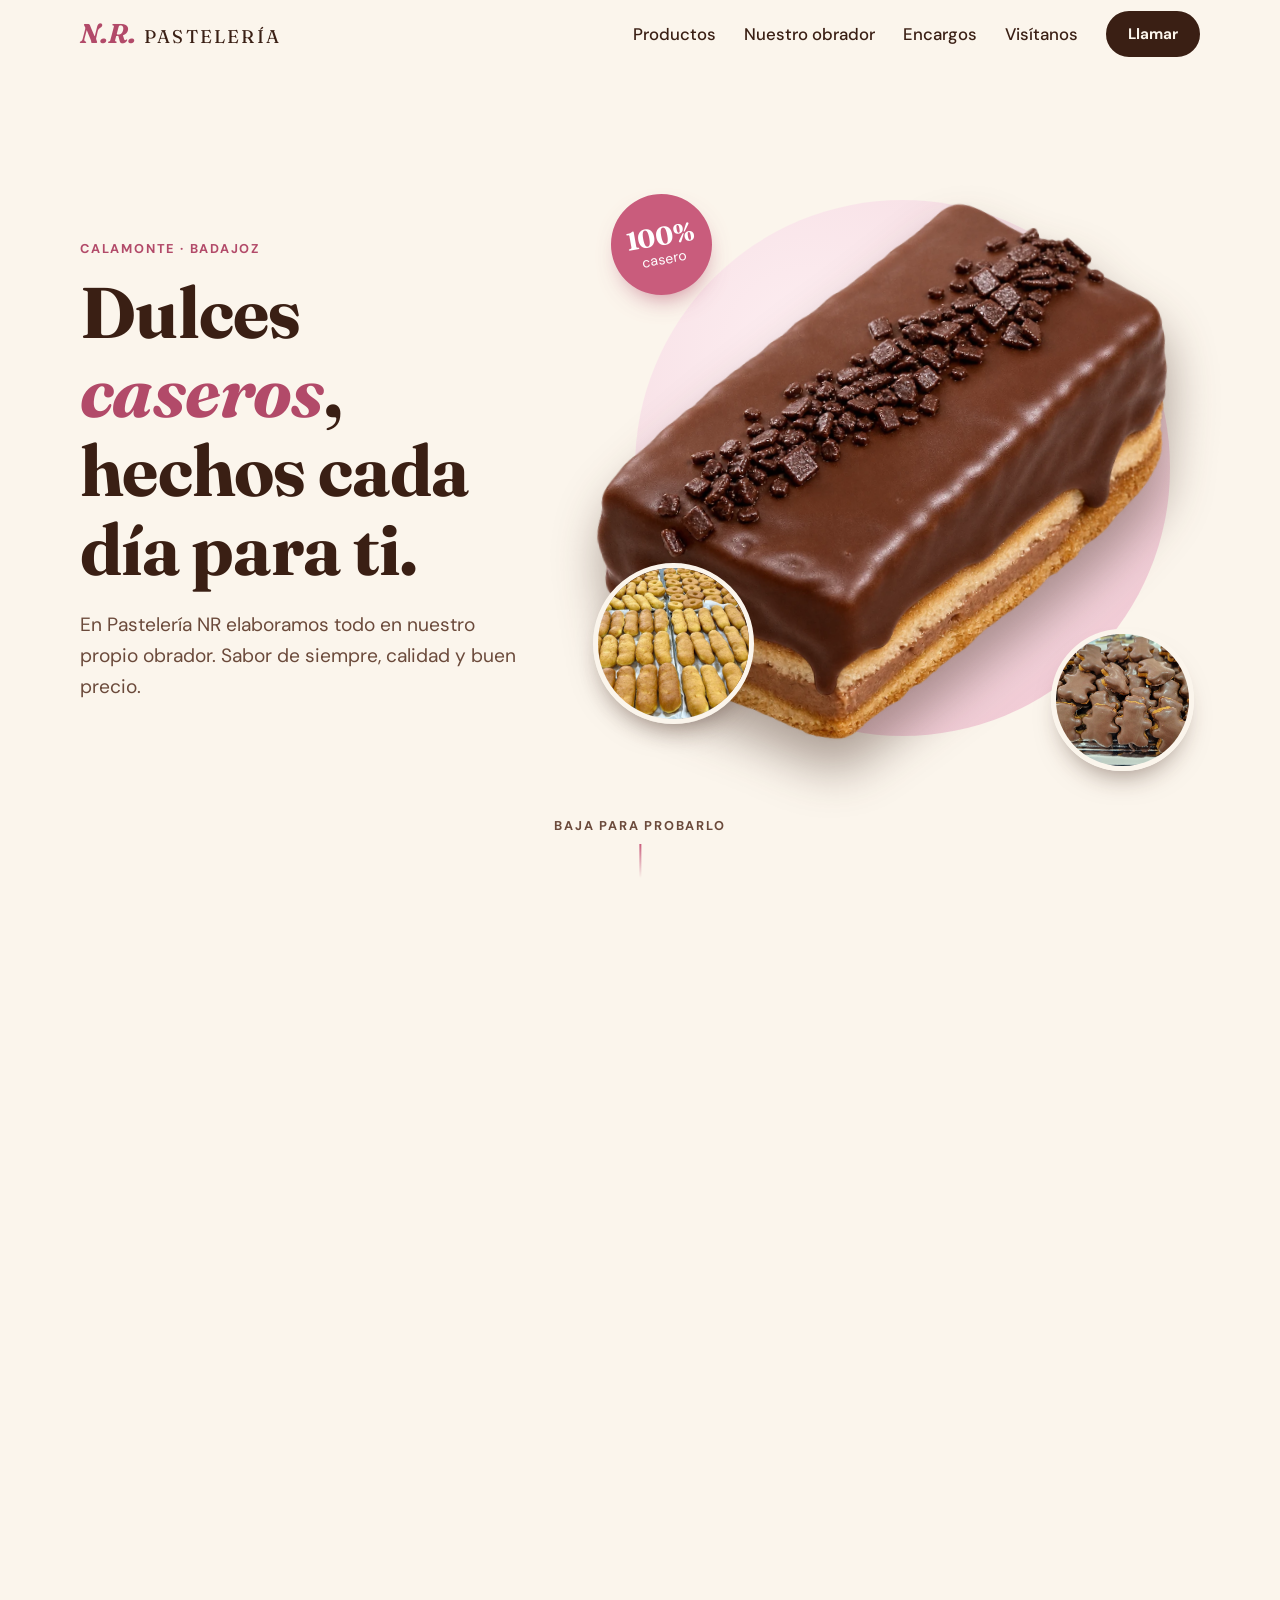
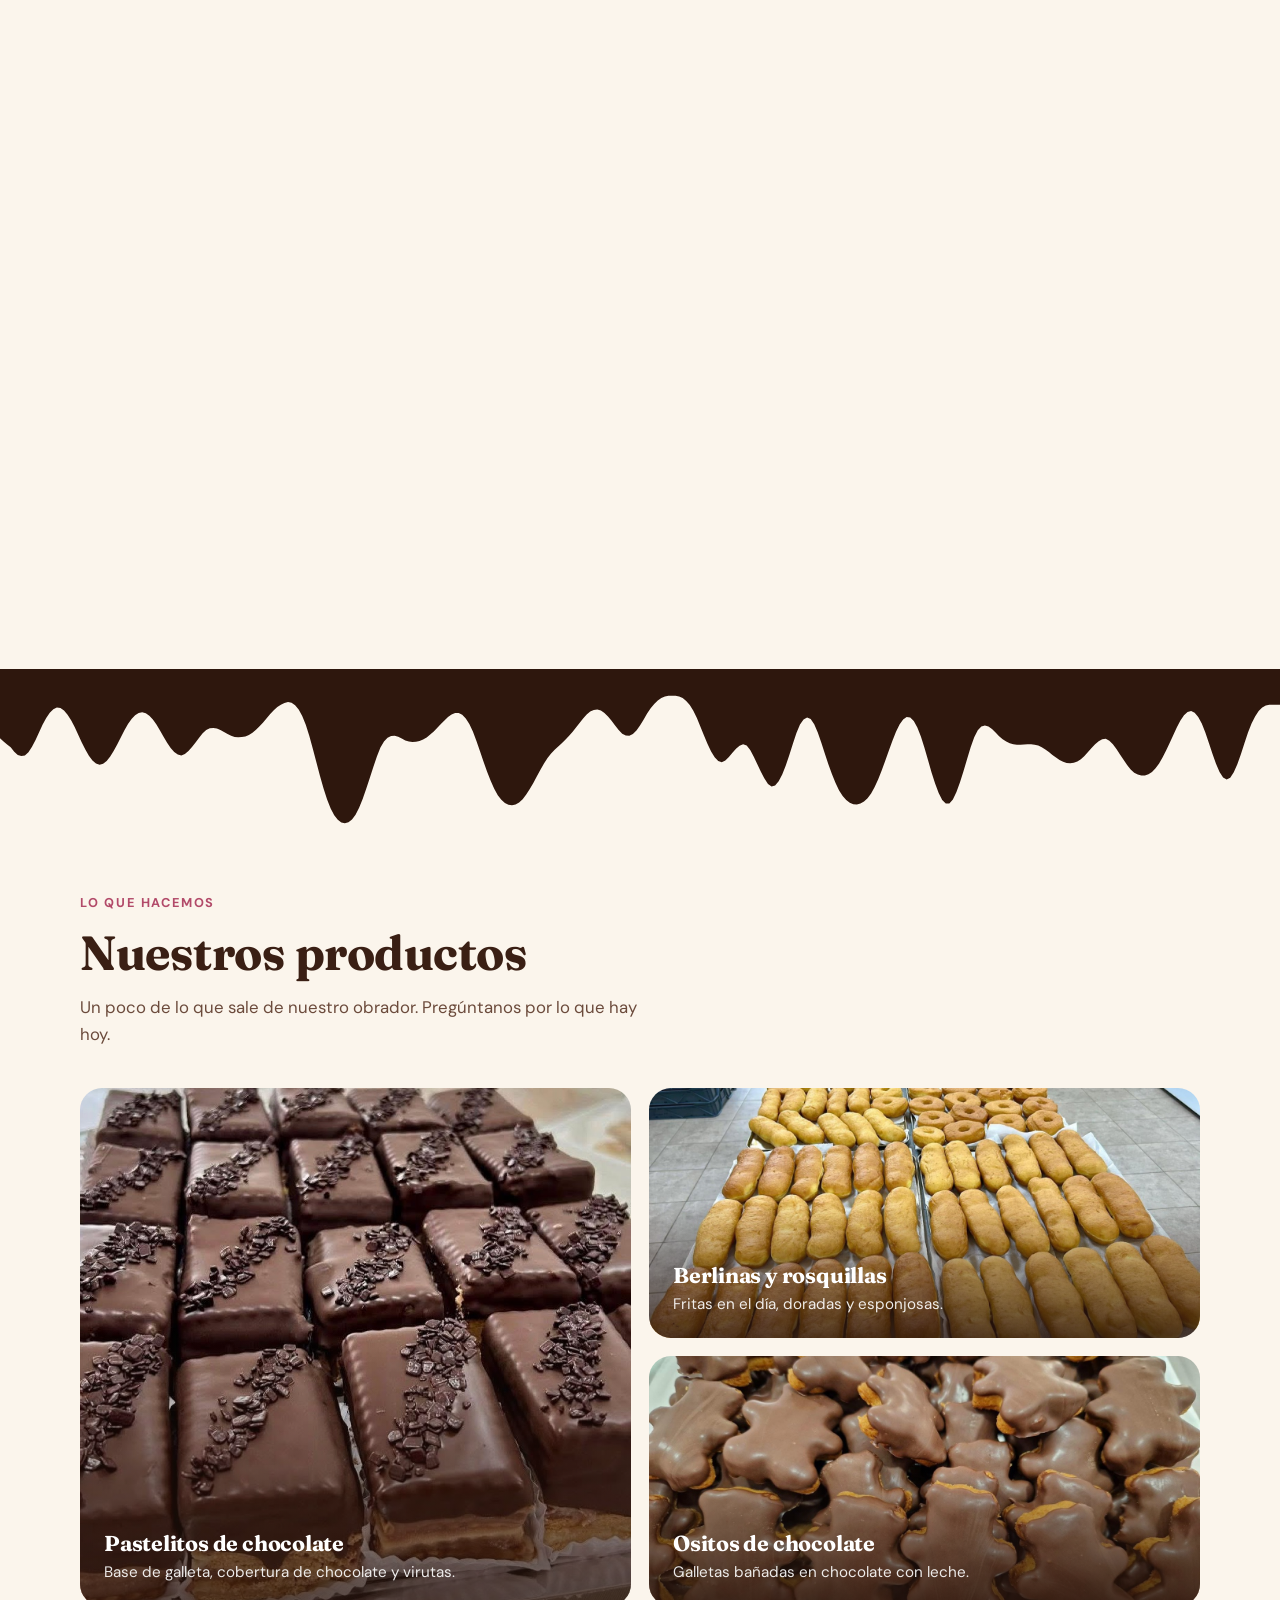
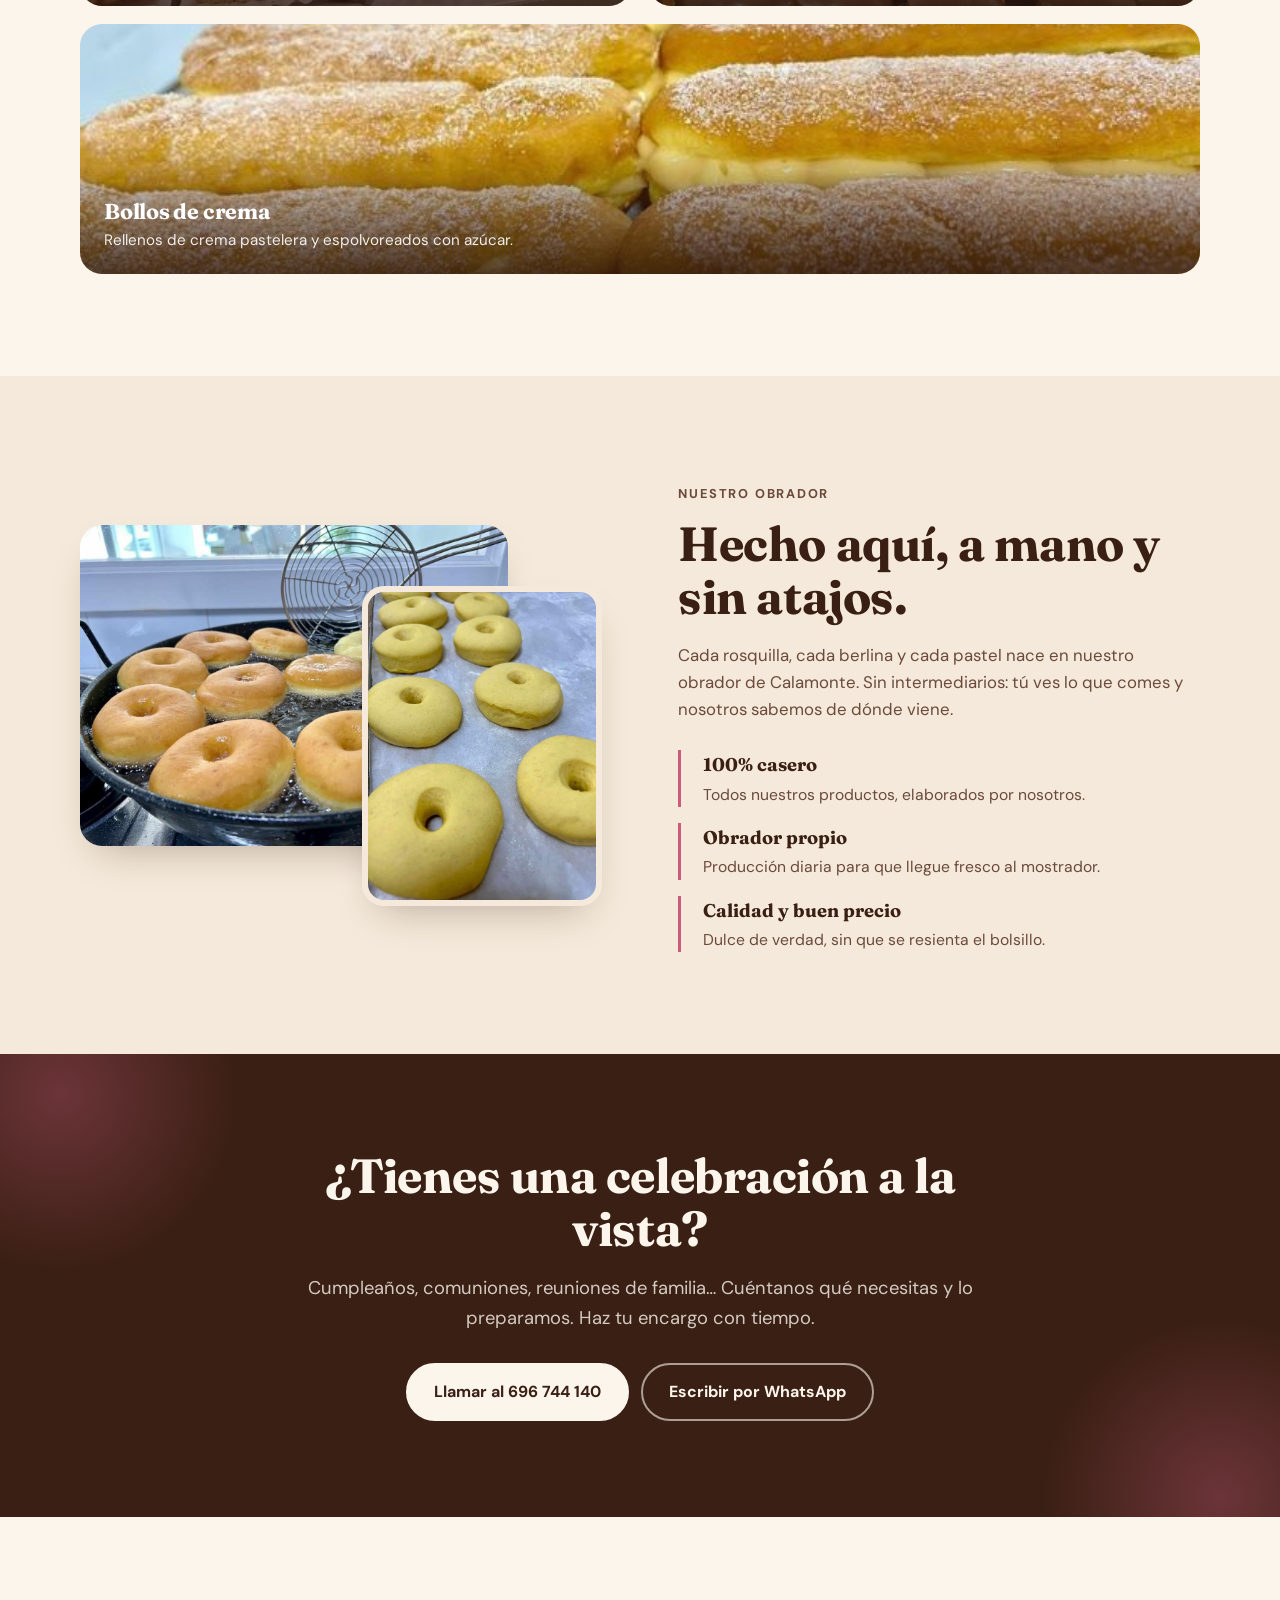
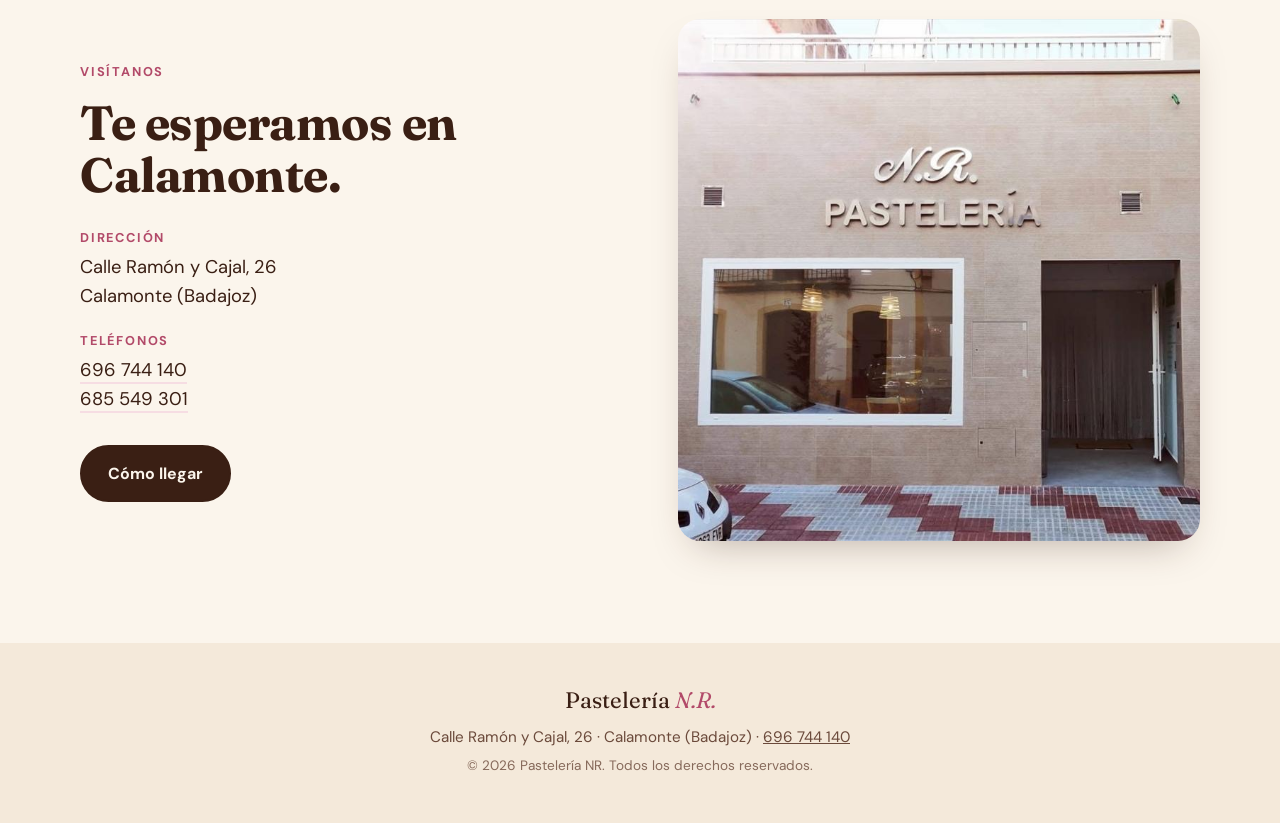
==== v2/index.html @ f2a05fea "Versión 2: portada con chocolate que se derrite al hacer scroll Co-Authored-By: Claude Sonnet 5.5 <n" ====
<!doctype html>
<html lang="es">
<head>
  <meta charset="utf-8">
  <meta name="viewport" content="width=device-width, initial-scale=1">
  <title>Pastelería NR · Calamonte (Badajoz)</title>
  <meta name="description" content="Pastelería NR en Calamonte: dulces 100% caseros, con obrador propio. Pastelitos de chocolate, berlinas, rosquillas, bollos de crema y encargos para tus celebraciones.">
  <meta name="theme-color" content="#3a1f14">
  <meta property="og:title" content="Pastelería NR · Calamonte">
  <meta property="og:description" content="Dulces 100% caseros, con obrador propio. Haz tu encargo en Calamonte (Badajoz).">
  <meta property="og:type" content="website">
  <meta property="og:url" content="https://infinibot.github.io/pasteleria-nr/v2/">
  <meta property="og:image" content="https://infinibot.github.io/pasteleria-nr/v2/images/pastelitos-chocolate.jpg">
  <link rel="icon" href="data:image/svg+xml,%3Csvg xmlns='http://www.w3.org/2000/svg' viewBox='0 0 100 100'%3E%3Ctext y='.9em' font-size='90'%3E%F0%9F%8D%B0%3C/text%3E%3C/svg%3E">

  <link rel="preconnect" href="https://fonts.googleapis.com">
  <link rel="preconnect" href="https://fonts.gstatic.com" crossorigin>
  <link href="https://fonts.googleapis.com/css2?family=DM+Sans:wght@400;500;700&family=Fraunces:ital,opsz,wght@0,9..144,500;0,9..144,700;1,9..144,500&display=swap" rel="stylesheet">
  <link rel="stylesheet" href="styles.css">

  <script type="application/ld+json">
  {
    "@context": "https://schema.org",
    "@type": "Bakery",
    "name": "Pastelería NR",
    "description": "Pastelería artesanal con obrador propio. Productos 100% caseros.",
    "telephone": "+34696744140",
    "address": {
      "@type": "PostalAddress",
      "streetAddress": "Calle Ramón y Cajal, 26",
      "addressLocality": "Calamonte",
      "addressRegion": "Badajoz",
      "addressCountry": "ES"
    },
    "image": "https://infinibot.github.io/pasteleria-nr/v2/images/fachada.jpg"
  }
  </script>
</head>
<body>

  <a class="skip" href="#contenido">Saltar al contenido</a>

  <header class="header" id="header">
    <div class="wrap header__in">
      <a href="#inicio" class="brand" aria-label="Pastelería NR, inicio">
        <span class="brand__mark">N.R.</span>
        <span class="brand__name">Pastelería</span>
      </a>

      <nav class="nav" id="nav" aria-label="Principal">
        <a href="#productos">Productos</a>
        <a href="#obrador">Nuestro obrador</a>
        <a href="#encargos">Encargos</a>
        <a href="#visitanos">Visítanos</a>
        <a href="tel:+34696744140" class="btn btn--small nav__cta">Llamar</a>
      </nav>

      <button class="burger" id="burger" aria-label="Abrir menú" aria-expanded="false" aria-controls="nav">
        <span></span><span></span>
      </button>
    </div>
  </header>

  <main id="contenido">

    <!-- PORTADA: el chocolate se derrite al hacer scroll -->
    <section class="melt" id="inicio">
      <div class="melt__stage">
        <div class="melt__scene" id="scene">
          <div class="melt__copy">
            <p class="eyebrow">Calamonte · Badajoz</p>
            <h1>Dulces <em>caseros</em>, hechos cada día para ti.</h1>
            <p class="lead">En Pastelería NR elaboramos todo en nuestro propio obrador. Sabor de siempre, calidad y buen precio.</p>
          </div>
          <figure class="melt__piece">
            <span class="melt__disc" aria-hidden="true"></span>
            <img class="melt__main" src="images/pastelito.webp" alt="Pastelito de chocolate con virutas y capas de bizcocho y crema" width="1167" height="1024" fetchpriority="high">
            <span class="melt__badge"><strong>100%</strong> casero</span>
            <img class="melt__chip melt__chip--a" src="images/berlinas.jpg" alt="Berlinas recién hechas" width="1400" height="788">
            <img class="melt__chip melt__chip--b" src="images/ositos-chocolate.jpg" alt="Ositos de chocolate" width="1400" height="1050">
          </figure>
        </div>

        <canvas class="melt__choco" id="choco" aria-hidden="true"></canvas>

        <div class="melt__end" id="end">
          <p class="eyebrow">Pastelería NR</p>
          <h2>Se deshacen<br><em>en la boca.</em></h2>
          <p>Dulces 100% caseros, con obrador propio, en Calamonte.</p>
          <a href="#productos" class="btn btn--light">Ver productos</a>
        </div>

        <p class="melt__hint" id="hint"><span>Baja para probarlo</span><i aria-hidden="true"></i></p>
      </div>

      <svg class="defs" width="0" height="0" aria-hidden="true" focusable="false">
        <filter id="melt-filter" x="-20%" y="-20%" width="140%" height="170%">
          <feTurbulence type="fractalNoise" baseFrequency="0.014 0.003" numOctaves="2" seed="7" result="noise"/>
          <feColorMatrix in="noise" type="matrix" values="0 0 0 0 0.5  1 0 0 0 0  0 0 0 0 0  0 0 0 0 1" result="vertical"/>
          <feDisplacementMap id="melt-map" in="SourceGraphic" in2="vertical" scale="0" xChannelSelector="R" yChannelSelector="G"/>
        </filter>
      </svg>
    </section>

    <!-- PRODUCTOS -->
    <section class="section section--fringe" id="productos">
      <svg class="fringe" viewBox="0 0 1440 170" preserveAspectRatio="none" aria-hidden="true" focusable="false"><path id="fringe-path" d=""/></svg>
      <div class="wrap">
        <header class="section__head reveal">
          <p class="eyebrow">Lo que hacemos</p>
          <h2>Nuestros productos</h2>
          <p class="section__sub">Un poco de lo que sale de nuestro obrador. Pregúntanos por lo que hay hoy.</p>
        </header>

        <div class="grid">
          <article class="card card--tall reveal">
            <img src="images/pastelitos-chocolate.jpg" alt="Pastelitos de chocolate" loading="lazy" width="1179" height="847">
            <div class="card__txt">
              <h3>Pastelitos de chocolate</h3>
              <p>Base de galleta, cobertura de chocolate y virutas.</p>
            </div>
          </article>

          <article class="card reveal">
            <img src="images/berlinas.jpg" alt="Bandejas de berlinas y rosquillas doradas" loading="lazy" width="1400" height="788">
            <div class="card__txt">
              <h3>Berlinas y rosquillas</h3>
              <p>Fritas en el día, doradas y esponjosas.</p>
            </div>
          </article>

          <article class="card reveal">
            <img src="images/ositos-chocolate.jpg" alt="Galletas con forma de osito bañadas en chocolate" loading="lazy" width="1400" height="1050">
            <div class="card__txt">
              <h3>Ositos de chocolate</h3>
              <p>Galletas bañadas en chocolate con leche.</p>
            </div>
          </article>

          <article class="card card--wide reveal">
            <img src="images/pasteles-crema.jpg" alt="Bollos rellenos de crema pastelera y azucarados" loading="lazy" width="738" height="554">
            <div class="card__txt">
              <h3>Bollos de crema</h3>
              <p>Rellenos de crema pastelera y espolvoreados con azúcar.</p>
            </div>
          </article>
        </div>
      </div>
    </section>

    <!-- OBRADOR -->
    <section class="section section--alt" id="obrador">
      <div class="wrap about">
        <div class="about__media reveal">
          <img class="about__img1" src="images/fritura.jpg" alt="Rosquillas friéndose en la sartén" loading="lazy" width="1200" height="900">
          <img class="about__img2" src="images/masa-rosquillas.jpg" alt="Rosquillas crudas listas para freír" loading="lazy" width="960" height="1280">
        </div>

        <div class="about__text reveal">
          <p class="eyebrow">Nuestro obrador</p>
          <h2>Hecho aquí, a mano y sin atajos.</h2>
          <p>Cada rosquilla, cada berlina y cada pastel nace en nuestro obrador de Calamonte. Sin intermediarios: tú ves lo que comes y nosotros sabemos de dónde viene.</p>

          <ul class="points">
            <li><strong>100% casero</strong><span>Todos nuestros productos, elaborados por nosotros.</span></li>
            <li><strong>Obrador propio</strong><span>Producción diaria para que llegue fresco al mostrador.</span></li>
            <li><strong>Calidad y buen precio</strong><span>Dulce de verdad, sin que se resienta el bolsillo.</span></li>
          </ul>
        </div>
      </div>
    </section>

    <!-- ENCARGOS -->
    <section class="cta" id="encargos">
      <div class="wrap cta__in reveal">
        <h2>¿Tienes una celebración a la vista?</h2>
        <p>Cumpleaños, comuniones, reuniones de familia… Cuéntanos qué necesitas y lo preparamos. Haz tu encargo con tiempo.</p>
        <div class="cta__btns">
          <a href="tel:+34696744140" class="btn btn--light">Llamar al 696 744 140</a>
          <a href="https://wa.me/34696744140?text=Hola%2C%20quer%C3%ADa%20hacer%20un%20encargo" class="btn btn--outline-light" target="_blank" rel="noopener">Escribir por WhatsApp</a>
        </div>
      </div>
    </section>

    <!-- VISÍTANOS -->
    <section class="section" id="visitanos">
      <div class="wrap visit">
        <div class="visit__text reveal">
          <p class="eyebrow">Visítanos</p>
          <h2>Te esperamos en Calamonte.</h2>

          <dl class="info">
            <div>
              <dt>Dirección</dt>
              <dd>Calle Ramón y Cajal, 26<br>Calamonte (Badajoz)</dd>
            </div>
            <div>
              <dt>Teléfonos</dt>
              <dd>
                <a href="tel:+34696744140">696 744 140</a><br>
                <a href="tel:+34685549301">685 549 301</a>
              </dd>
            </div>
            <!-- Horario: añadir aquí cuando lo confirme la pastelería
            <div>
              <dt>Horario</dt>
              <dd>…</dd>
            </div>
            -->
          </dl>

          <a class="btn" href="https://www.google.com/maps/search/?api=1&query=Pasteler%C3%ADa+NR+Calle+Ram%C3%B3n+y+Cajal+26+Calamonte+Badajoz" target="_blank" rel="noopener">Cómo llegar</a>
        </div>

        <div class="visit__media reveal">
          <img src="images/fachada.jpg" alt="Fachada de Pastelería NR en Calamonte" loading="lazy" width="738" height="736">
        </div>
      </div>
    </section>

  </main>

  <footer class="footer">
    <div class="wrap footer__in">
      <p class="footer__brand">Pastelería <span>N.R.</span></p>
      <p>Calle Ramón y Cajal, 26 · Calamonte (Badajoz) · <a href="tel:+34696744140">696 744 140</a></p>
      <p class="footer__small">© <span id="year">2026</span> Pastelería NR. Todos los derechos reservados.</p>
    </div>
  </footer>

  <script src="script.js"></script>
</body>
</html>
---- v2/styles.css ----
:root {
  --cream: #fbf5ec;
  --cream-2: #f4e9da;
  --choco: #3a1f14;
  --choco-soft: #6b4a3b;
  --rose: #c95c7c;
  --rose-dark: #b24a69;
  --rose-soft: #f6dde3;
  --white: #fff;
  --choco-deep: #2e170d;

  --radius: 22px;
  --shadow: 0 18px 40px -18px rgba(58, 31, 20, .35);
  --font-display: "Fraunces", Georgia, serif;
  --font-body: "DM Sans", system-ui, -apple-system, sans-serif;
}

*, *::before, *::after { box-sizing: border-box; }
html { scroll-behavior: smooth; scroll-padding-top: 76px; }
body {
  margin: 0;
  font-family: var(--font-body);
  font-size: 1.05rem;
  line-height: 1.6;
  color: var(--choco);
  background: var(--cream);
  -webkit-font-smoothing: antialiased;
}
img { display: block; max-width: 100%; height: auto; }
a { color: inherit; }
h1, h2, h3 { font-family: var(--font-display); line-height: 1.1; margin: 0; font-weight: 700; letter-spacing: -.01em; }
h1 { font-size: clamp(2.5rem, 6vw, 4.6rem); }
h2 { font-size: clamp(2rem, 4vw, 3rem); }
h3 { font-size: 1.35rem; }
p { margin: 0 0 1em; }

.wrap { width: min(1120px, 100% - 32px); margin-inline: auto; }
.skip { position: absolute; left: -999px; top: 8px; background: var(--choco); color: #fff; padding: 8px 14px; border-radius: 8px; z-index: 100; }
.skip:focus { left: 8px; }

.eyebrow {
  display: inline-block;
  font-size: .8rem;
  font-weight: 700;
  letter-spacing: .14em;
  text-transform: uppercase;
  color: var(--rose-dark);
  margin-bottom: 14px;
}

/* ---------- Botones ---------- */
.btn {
  display: inline-block;
  padding: 14px 26px;
  border-radius: 999px;
  background: var(--choco);
  color: var(--cream);
  font-weight: 700;
  font-size: 1rem;
  text-decoration: none;
  border: 2px solid var(--choco);
  transition: transform .2s, background .2s, color .2s, box-shadow .2s;
}
.btn:hover { transform: translateY(-2px); box-shadow: 0 10px 22px -10px rgba(58, 31, 20, .6); }
.btn--small { padding: 9px 20px; font-size: .95rem; }
.btn--ghost { background: transparent; color: var(--choco); }
.btn--ghost:hover { background: var(--choco); color: var(--cream); }
.btn--light { background: var(--cream); color: var(--choco); border-color: var(--cream); }
.btn--outline-light { background: transparent; color: var(--cream); border-color: rgba(251, 245, 236, .6); }
.btn--outline-light:hover { background: var(--cream); color: var(--choco); }
:focus-visible { outline: 3px solid var(--rose); outline-offset: 3px; }

/* ---------- Cabecera ---------- */
.header {
  position: fixed; top: 0; left: 0; right: 0; z-index: 50;
  background: transparent;
  transition: background .3s, box-shadow .3s, color .3s;
}
.header.is-scrolled { background: rgba(251, 245, 236, .88); backdrop-filter: blur(12px); box-shadow: 0 6px 24px -14px rgba(58, 31, 20, .4); }
.header.on-dark { background: transparent; backdrop-filter: none; box-shadow: none; color: var(--cream); }
.header.on-dark .brand__mark { color: #f3a9bc; }
.header.on-dark .nav a:not(.btn) { color: var(--cream); }
.header.on-dark .nav__cta { background: var(--cream); color: var(--choco); border-color: var(--cream); }
.header.on-dark .burger span { background: var(--cream); }
.header__in { display: flex; align-items: center; justify-content: space-between; height: 68px; }

.brand { display: flex; align-items: baseline; gap: 8px; text-decoration: none; }
.brand__mark { font-family: var(--font-display); font-style: italic; font-size: 1.7rem; font-weight: 700; color: var(--rose-dark); }
.brand__name { font-family: var(--font-display); font-size: 1.15rem; letter-spacing: .12em; text-transform: uppercase; }

.nav { display: flex; align-items: center; gap: 28px; }
.nav a:not(.btn) { text-decoration: none; font-weight: 500; position: relative; }
.nav a:not(.btn)::after {
  content: ""; position: absolute; left: 0; bottom: -4px; width: 100%; height: 2px;
  background: var(--rose); transform: scaleX(0); transform-origin: left; transition: transform .25s;
}
.nav a:not(.btn):hover::after { transform: scaleX(1); }

.burger { display: none; width: 44px; height: 44px; background: none; border: 0; cursor: pointer; position: relative; }
.burger span { position: absolute; left: 10px; right: 10px; height: 2px; background: var(--choco); border-radius: 2px; transition: transform .25s, top .25s; }
.burger span:first-child { top: 17px; }
.burger span:last-child { top: 25px; }
.burger[aria-expanded="true"] span:first-child { top: 21px; transform: rotate(45deg); }
.burger[aria-expanded="true"] span:last-child { top: 21px; transform: rotate(-45deg); }

/* ---------- Secciones ---------- */
.section { padding: clamp(56px, 8vw, 104px) 0; }
.section--alt { background: var(--cream-2); }
.section__head { max-width: 560px; margin-bottom: 40px; }
.section__sub { color: var(--choco-soft); margin: 14px 0 0; }

/* ---------- Galería productos ---------- */
.grid {
  display: grid;
  grid-template-columns: repeat(6, 1fr);
  grid-auto-rows: 250px;
  gap: 18px;
}
.card { position: relative; overflow: hidden; border-radius: var(--radius); grid-column: span 3; background: var(--cream-2); }
.card--tall { grid-row: span 2; grid-column: span 3; }
.card--wide { grid-column: span 6; }
.card img { width: 100%; height: 100%; object-fit: cover; transition: transform .6s ease; }
.card:hover img { transform: scale(1.06); }
.card::after { content: ""; position: absolute; inset: 0; background: linear-gradient(to top, rgba(40, 20, 12, .78), rgba(40, 20, 12, 0) 55%); pointer-events: none; }
.card__txt { position: absolute; left: 0; right: 0; bottom: 0; padding: 22px 24px; color: #fff; z-index: 1; }
.card__txt h3 { margin-bottom: 4px; }
.card__txt p { margin: 0; font-size: .95rem; opacity: .9; }

/* ---------- Obrador ---------- */
.about { display: grid; grid-template-columns: 1fr 1fr; gap: clamp(32px, 6vw, 80px); align-items: center; }
.about__media { position: relative; padding-bottom: 60px; }
.about__img1 { width: 82%; aspect-ratio: 4 / 3; object-fit: cover; border-radius: var(--radius); box-shadow: var(--shadow); }
.about__img2 { position: absolute; right: 0; bottom: 0; width: 46%; aspect-ratio: 3 / 4; object-fit: cover; border-radius: var(--radius); border: 6px solid var(--cream-2); box-shadow: var(--shadow); }
.about__text h2 { margin-bottom: 18px; }
.about__text > p { color: var(--choco-soft); }
.points { list-style: none; margin: 28px 0 0; padding: 0; display: grid; gap: 16px; }
.points li { display: grid; gap: 2px; padding-left: 22px; border-left: 3px solid var(--rose); }
.points strong { font-family: var(--font-display); font-size: 1.15rem; }
.points span { color: var(--choco-soft); font-size: .98rem; }

/* ---------- Encargos ---------- */
.cta { background: var(--choco); color: var(--cream); padding: clamp(56px, 8vw, 96px) 0; text-align: center; position: relative; overflow: hidden; }
.cta::before, .cta::after {
  content: ""; position: absolute; width: 360px; height: 360px; border-radius: 50%;
  background: radial-gradient(circle, rgba(201, 92, 124, .35), transparent 70%);
}
.cta::before { left: -120px; top: -140px; }
.cta::after { right: -120px; bottom: -160px; }
.cta__in { position: relative; z-index: 1; max-width: 680px; }
.cta p { color: rgba(251, 245, 236, .8); font-size: 1.15rem; margin: 18px 0 30px; }
.cta__btns { display: flex; flex-wrap: wrap; gap: 12px; justify-content: center; }

/* ---------- Visítanos ---------- */
.visit { display: grid; grid-template-columns: 1fr 1fr; gap: clamp(32px, 6vw, 80px); align-items: center; }
.visit__text h2 { margin-bottom: 26px; }
.info { margin: 0 0 30px; display: grid; gap: 20px; }
.info dt { font-size: .8rem; font-weight: 700; letter-spacing: .14em; text-transform: uppercase; color: var(--rose-dark); margin-bottom: 4px; }
.info dd { margin: 0; font-size: 1.15rem; }
.info a { text-decoration: none; border-bottom: 2px solid var(--rose-soft); transition: border-color .2s; }
.info a:hover { border-color: var(--rose); }
.visit__media img { width: 100%; aspect-ratio: 1; object-fit: cover; border-radius: var(--radius); box-shadow: var(--shadow); }

/* ---------- Pie ---------- */
.footer { background: var(--cream-2); padding: 40px 0; text-align: center; font-size: .95rem; color: var(--choco-soft); }
.footer p { margin: 0 0 6px; }
.footer__brand { font-family: var(--font-display); font-size: 1.4rem; color: var(--choco); }
.footer__brand span { font-style: italic; color: var(--rose-dark); }
.footer__small { font-size: .85rem; opacity: .8; }

/* ---------- Animación de entrada ---------- */
.js .reveal { opacity: 0; transform: translateY(24px); transition: opacity .7s ease, transform .7s ease; }
.js .reveal.is-visible { opacity: 1; transform: none; }

/* ---------- Responsive ---------- */
@media (max-width: 860px) {
  .burger { display: block; }
  .nav {
    position: absolute; top: 68px; left: 0; right: 0;
    flex-direction: column; align-items: stretch; gap: 0;
    background: var(--cream); padding: 8px 16px 20px;
    box-shadow: 0 20px 30px -20px rgba(58, 31, 20, .4);
    transform: translateY(-12px); opacity: 0; visibility: hidden;
    transition: transform .25s, opacity .25s, visibility .25s;
  }
  .nav.is-open { transform: none; opacity: 1; visibility: visible; }
  .nav a:not(.btn) { padding: 14px 4px; border-bottom: 1px solid var(--cream-2); }
  .header.on-dark .nav a:not(.btn) { color: var(--choco); }
  .header.on-dark .nav__cta { background: var(--choco); color: var(--cream); border-color: var(--choco); }
  .nav a:not(.btn)::after { display: none; }
  .nav__cta { margin-top: 14px; text-align: center; }

  .about, .visit { grid-template-columns: 1fr; }

  .grid { grid-template-columns: 1fr 1fr; grid-auto-rows: 200px; gap: 12px; }
  .card, .card--tall { grid-column: span 1; }
  .card--tall { grid-row: span 2; }
  .card--wide { grid-column: span 2; }
  .card__txt { padding: 14px 16px; }
  .card__txt h3 { font-size: 1.1rem; }
  .card__txt p { display: none; }
}

@media (max-width: 480px) {
  .btn { padding: 13px 22px; }
  .cta__btns .btn { flex: 1 1 100%; text-align: center; }
}

@media (prefers-reduced-motion: reduce) {
  html { scroll-behavior: auto; }
  .js .reveal { opacity: 1; transform: none; transition: none; }
  .card img, .btn { transition: none; }
}


/* ---------- Portada que se derrite ---------- */
.defs { position: absolute; }
.melt { position: relative; height: 100svh; }
.js .melt { height: 430svh; }
.js .melt.is-static { height: 100svh; }
.melt__stage { position: sticky; top: 0; height: 100svh; overflow: hidden; background: var(--cream); }

.melt__scene {
  position: absolute; inset: 0;
  display: grid; grid-template-columns: .9fr 1.1fr; align-items: center; gap: clamp(16px, 3vw, 40px);
  padding: 92px max(16px, calc((100% - 1120px) / 2)) 56px;
  transform-origin: 50% 0;
  will-change: transform, filter;
}
.melt__copy .eyebrow { margin: 0 0 14px; }
.melt__copy h1 { font-size: clamp(2.2rem, min(5.6vw, 9svh), 4.8rem); }
.melt__copy h1 em { font-style: italic; color: var(--rose-dark); }
.melt__copy .lead { font-size: 1.2rem; color: var(--choco-soft); max-width: 34ch; margin: 22px 0 0; }
.melt__piece {
  position: relative; margin: 0; justify-self: center; min-width: 0;
  width: min(100%, 620px, 76svh); aspect-ratio: 1;
}
.melt__disc {
  position: absolute; inset: 5%; border-radius: 50%;
  background: radial-gradient(circle at 32% 28%, #fdeef1, var(--rose-soft) 52%, #eebfcc);
}
.melt__main {
  position: absolute; left: -3%; top: 7%; width: 106%; height: auto;
  transform: rotate(-6deg);
  filter: drop-shadow(0 30px 24px rgba(58, 31, 20, .4));
}
.melt__badge {
  position: absolute; left: 1%; top: 4%;
  width: clamp(78px, 17%, 112px); aspect-ratio: 1; border-radius: 50%;
  display: grid; place-content: center; text-align: center;
  background: var(--rose); color: #fff; font-size: .88rem; line-height: 1.15;
  transform: rotate(-10deg);
  box-shadow: 0 12px 26px -12px rgba(178, 74, 105, .8);
}
.melt__badge strong { font-family: var(--font-display); font-size: 1.6rem; }
.melt__chip {
  position: absolute; width: 27%; aspect-ratio: 1; object-fit: cover; border-radius: 50%;
  border: 5px solid var(--cream); box-shadow: 0 16px 28px -14px rgba(58, 31, 20, .55);
}
.melt__chip--a { left: -2%; bottom: 7%; }
.melt__chip--b { right: 1%; bottom: -1%; width: 24%; }

.melt__choco { position: absolute; inset: 0; width: 100%; height: 100%; display: block; pointer-events: none; }

.melt__end {
  position: absolute; inset: 0;
  display: flex; flex-direction: column; align-items: center; justify-content: center; text-align: center; gap: 18px;
  padding: 24px 16px; color: var(--cream);
  pointer-events: none;
}
.js .melt__end { opacity: 0; }
.melt__end.is-on { pointer-events: auto; }
.melt__end .eyebrow { color: #f3a9bc; margin: 0; }
.melt__end h2 { font-size: clamp(3rem, min(10vw, 17svh), 7.5rem); line-height: 1; }
.melt__end h2 em { color: #f3a9bc; }
.melt__end p:not(.eyebrow) { margin: 0; max-width: 34ch; font-size: 1.15rem; color: rgba(251, 245, 236, .85); }
.melt__end .btn { margin-top: 8px; }

.melt__hint {
  position: absolute; left: 50%; bottom: 22px; transform: translateX(-50%);
  display: flex; flex-direction: column; align-items: center; gap: 8px; margin: 0;
  font-size: .8rem; font-weight: 700; letter-spacing: .14em; text-transform: uppercase; color: var(--choco-soft);
  pointer-events: none;
}
.melt__hint i { width: 2px; height: 34px; background: linear-gradient(var(--rose), transparent); animation: hint 1.6s ease-in-out infinite; transform-origin: top; }
@keyframes hint { 0% { transform: scaleY(0); } 55% { transform: scaleY(1); } 100% { transform: scaleY(1); opacity: 0; } }

/* Chocolate que gotea hacia la sección siguiente */
.section--fringe { position: relative; padding-top: calc(clamp(90px, 14vw, 170px) + 48px); }
.fringe { position: absolute; top: -1px; left: 0; width: 100%; height: clamp(90px, 14vw, 170px); display: block; }
.fringe path { fill: var(--choco-deep); }

@media (max-width: 860px) {
  .melt__scene { grid-template-columns: 1fr; grid-template-rows: auto 1fr; align-items: start; padding-top: 84px; padding-bottom: 72px; gap: 8px; }
  .melt__copy .lead { display: none; }
  .melt__piece { width: min(100%, 440px, 46svh); }
  .melt__chip { border-width: 3px; }
  .melt__badge { font-size: .72rem; }
  .melt__badge strong { font-size: 1.15rem; }
}
@media (prefers-reduced-motion: reduce) {
  .melt__hint i { animation: none; }
}
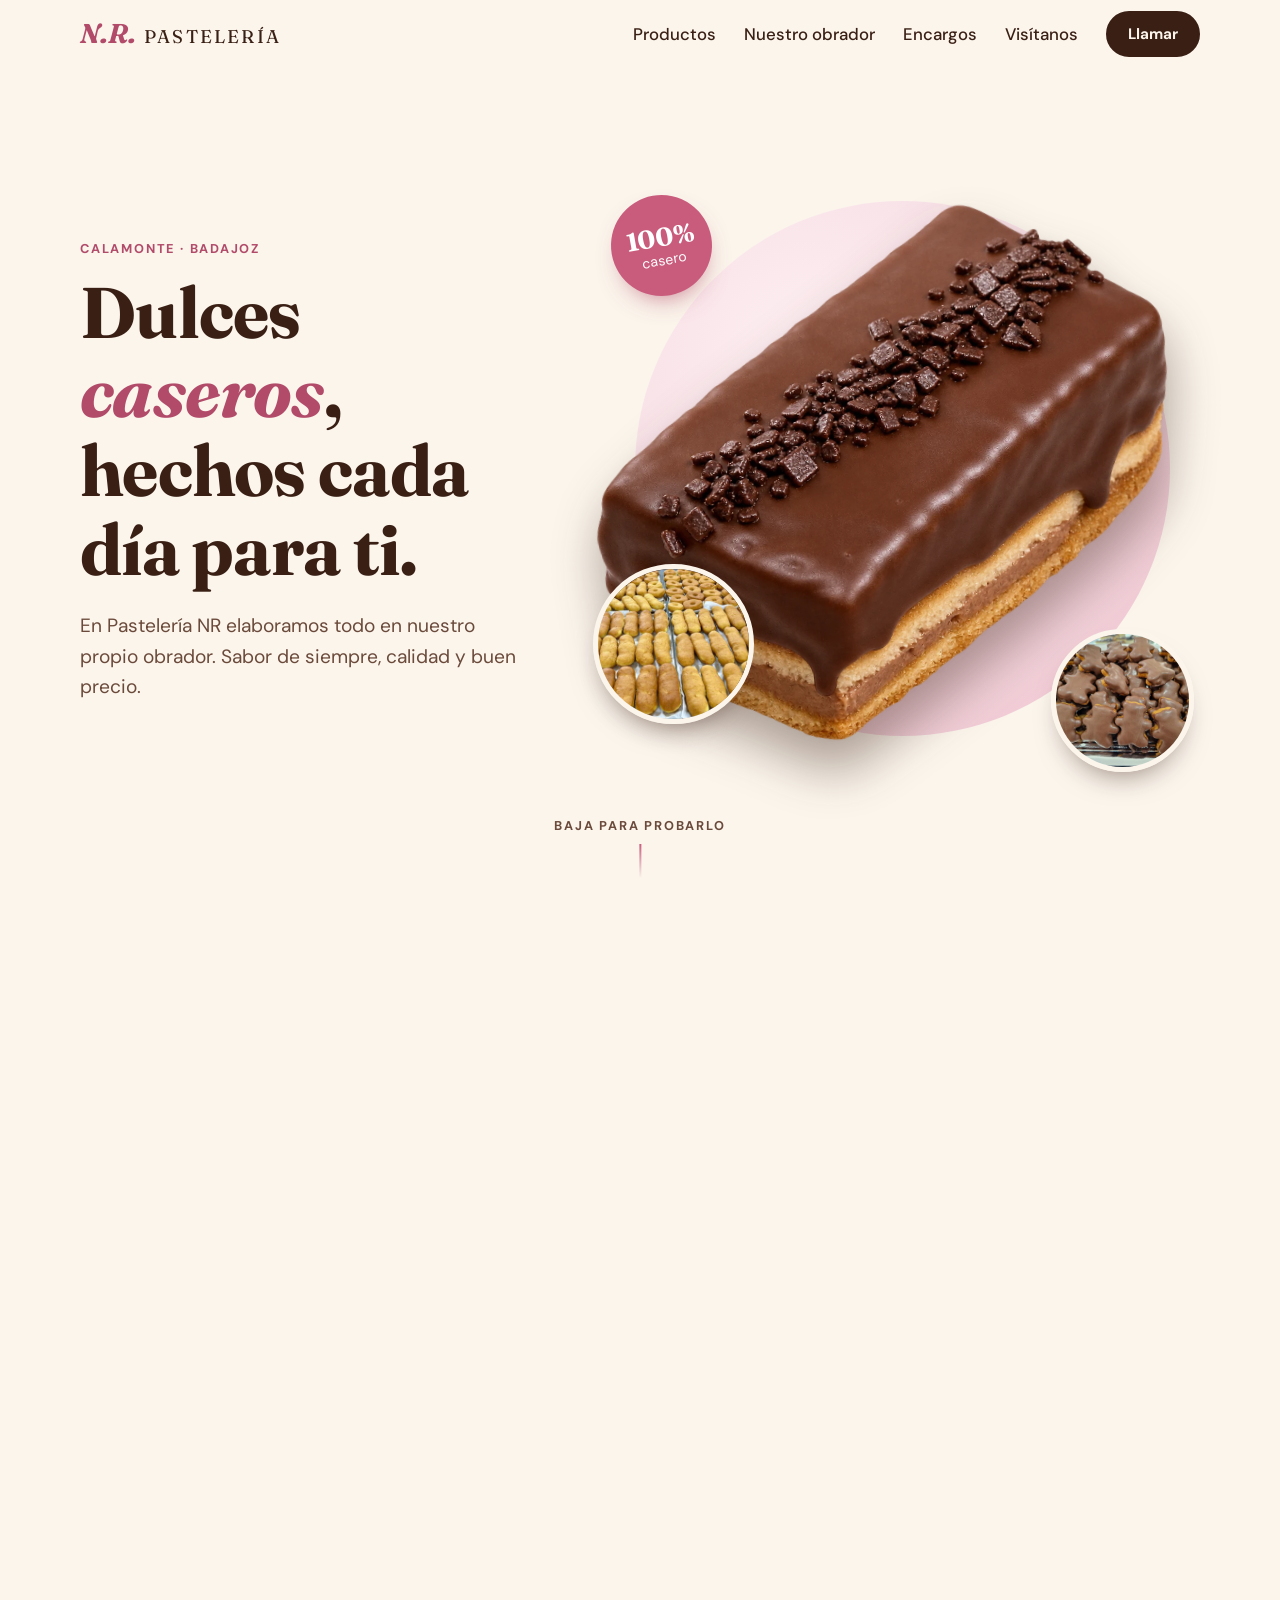
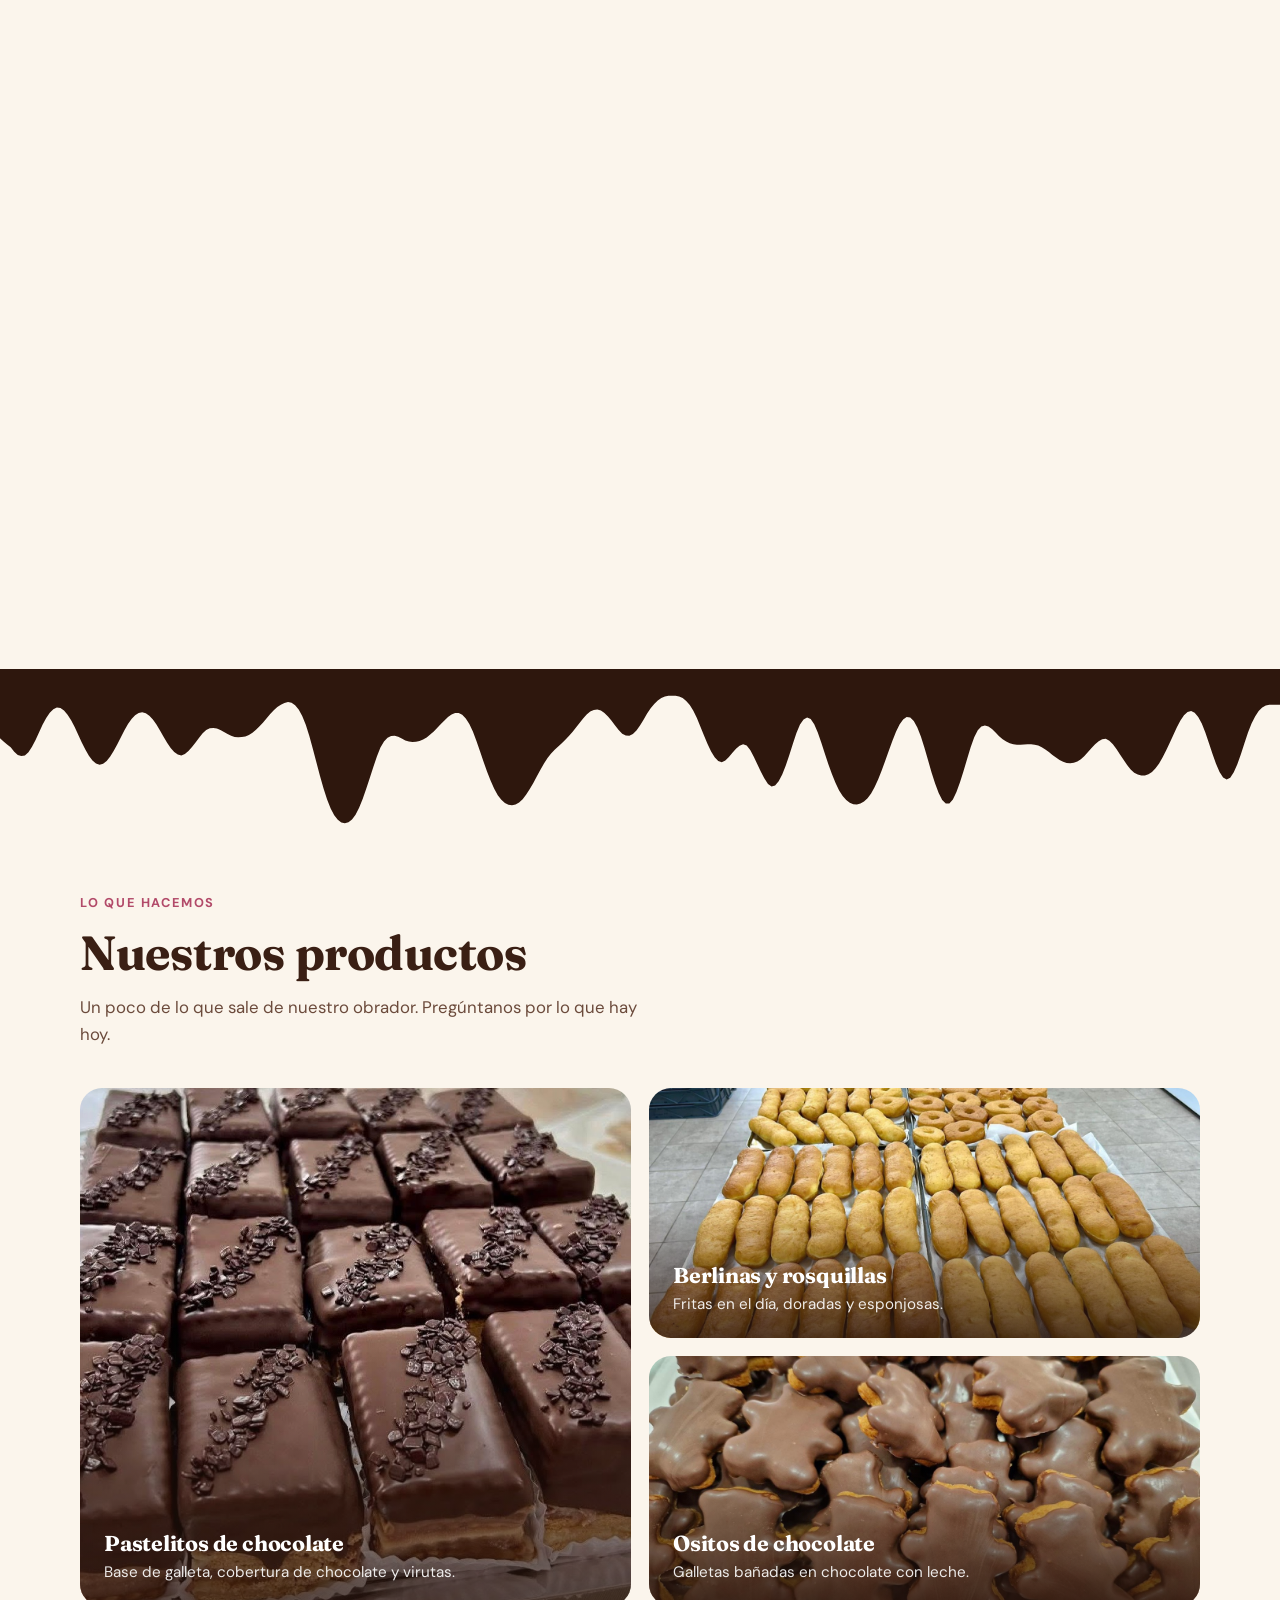
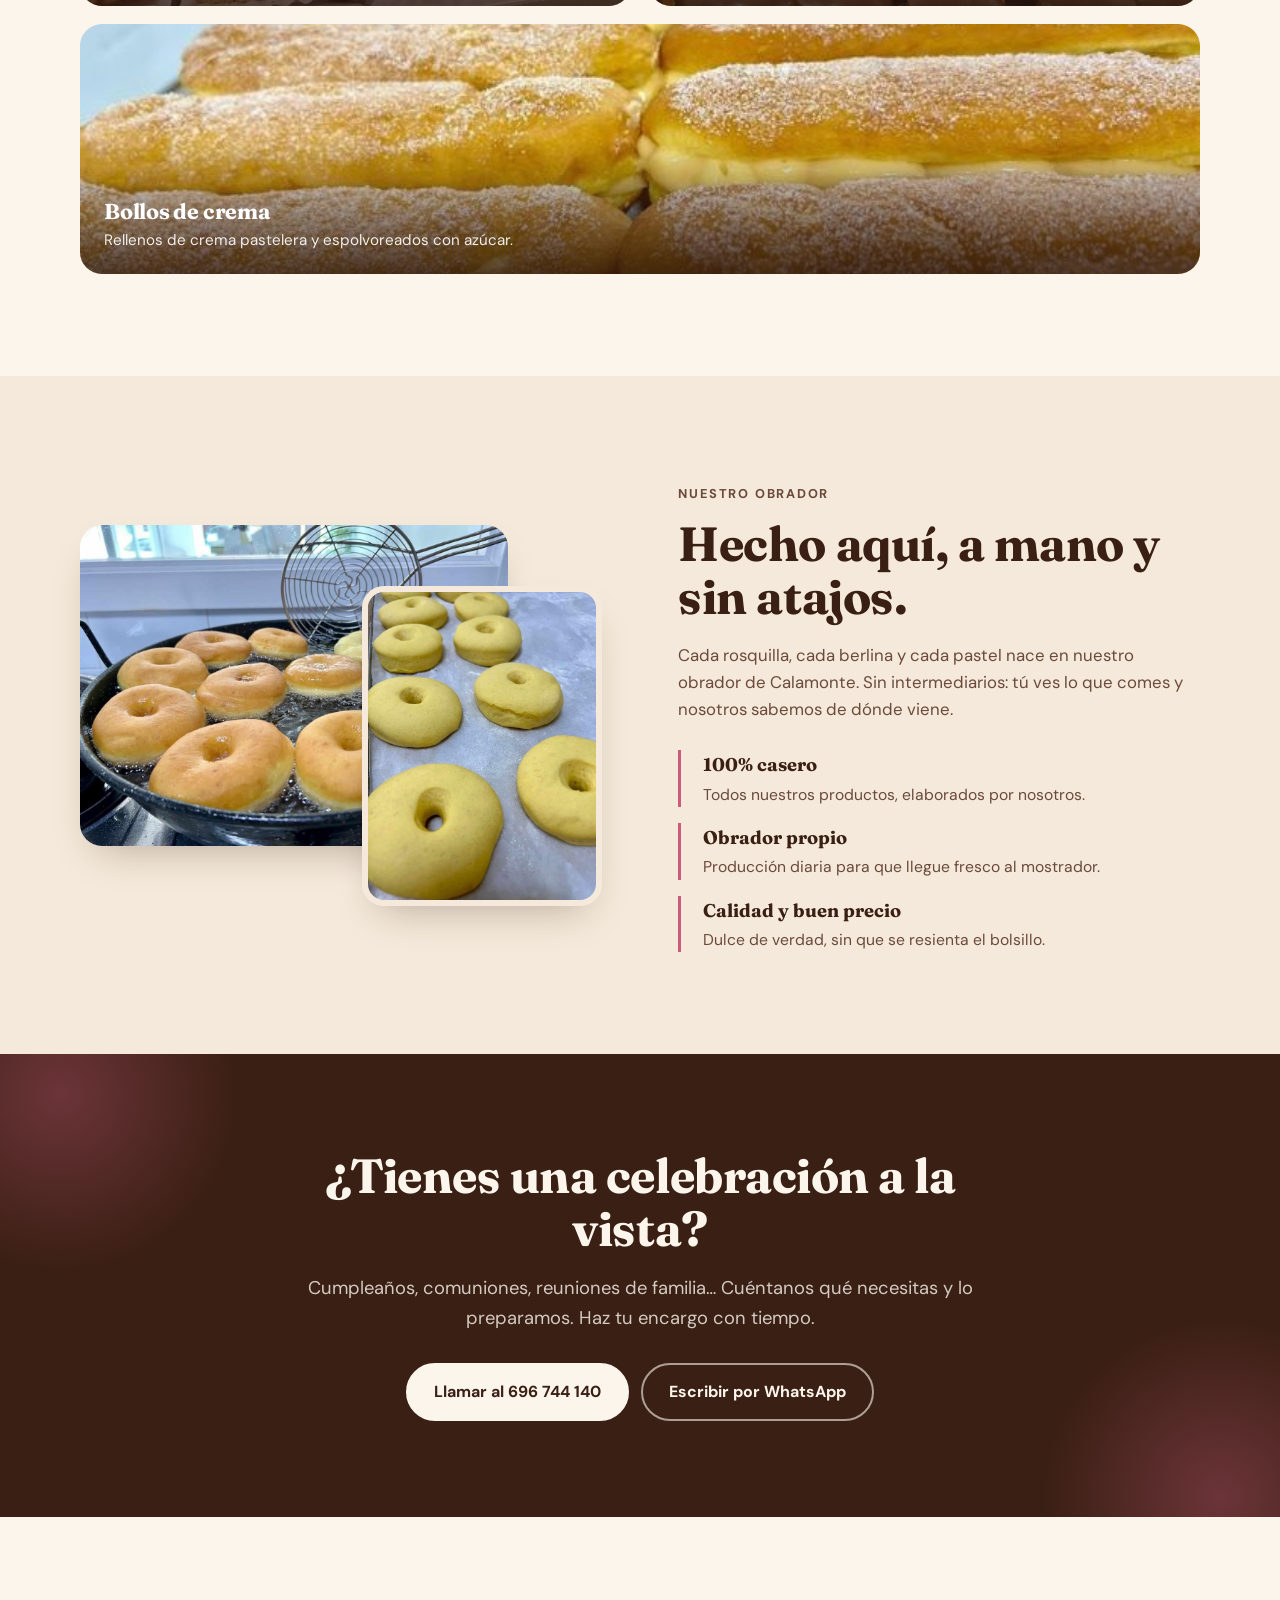
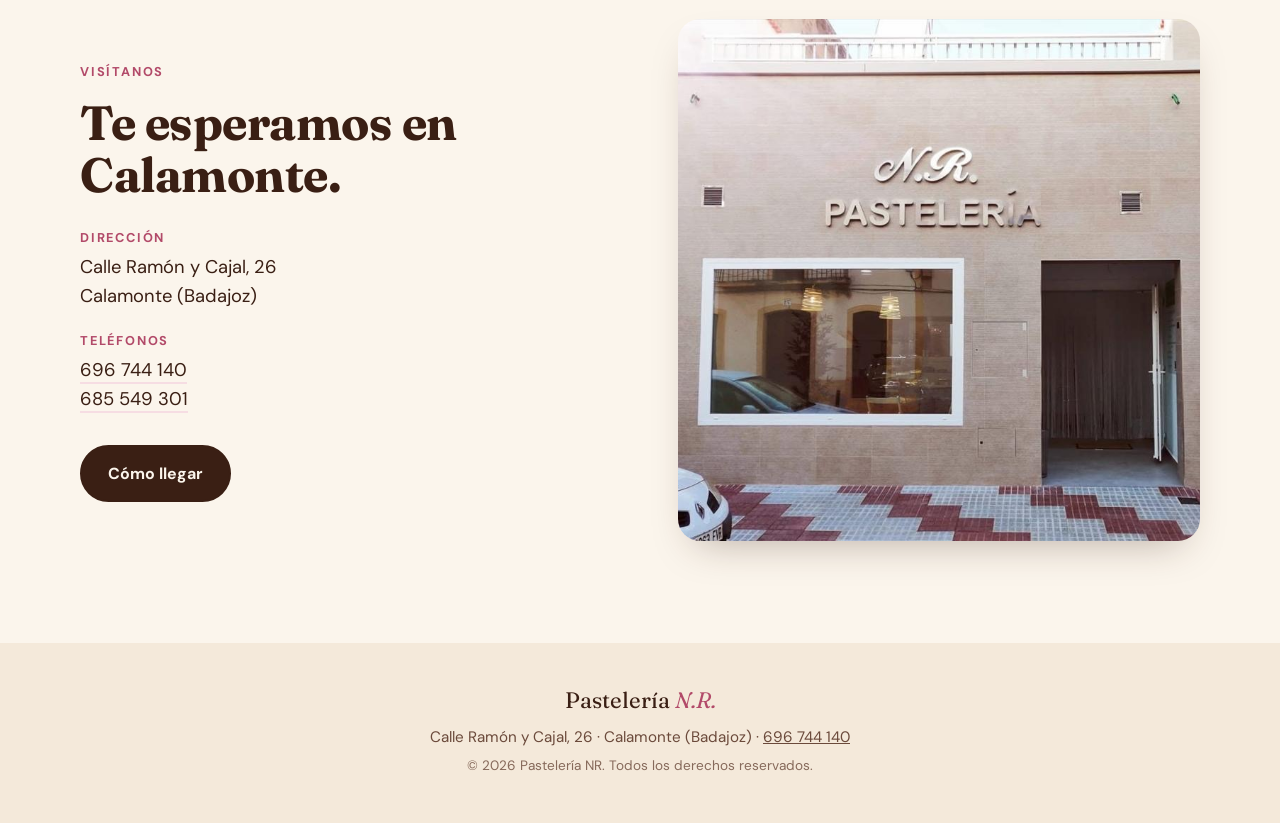
==== commit 2105b3b1: "v2: más fluida en móvil Sin filtro SVG en móvil, portada más corta, sin recrear el canvas al ocultar" ====
--- a/v2/index.html
+++ b/v2/index.html
@@ -76,8 +76,8 @@
             <span class="melt__disc" aria-hidden="true"></span>
             <img class="melt__main" src="images/pastelito.webp" alt="Pastelito de chocolate con virutas y capas de bizcocho y crema" width="1167" height="1024" fetchpriority="high">
             <span class="melt__badge"><strong>100%</strong> casero</span>
-            <img class="melt__chip melt__chip--a" src="images/berlinas.jpg" alt="Berlinas recién hechas" width="1400" height="788">
-            <img class="melt__chip melt__chip--b" src="images/ositos-chocolate.jpg" alt="Ositos de chocolate" width="1400" height="1050">
+            <img class="melt__chip melt__chip--a" src="images/chip-berlinas.jpg" alt="Berlinas recién hechas" width="320" height="320">
+            <img class="melt__chip melt__chip--b" src="images/chip-ositos.jpg" alt="Ositos de chocolate" width="320" height="320">
           </figure>
         </div>
 
--- a/v2/styles.css
+++ b/v2/styles.css
@@ -259,10 +259,10 @@
 .melt__chip--a { left: -2%; bottom: 7%; }
 .melt__chip--b { right: 1%; bottom: -1%; width: 24%; }
 
-.melt__choco { position: absolute; inset: 0; width: 100%; height: 100%; display: block; pointer-events: none; }
+.melt__choco { position: absolute; inset: 0; width: 100%; height: 100%; display: block; pointer-events: none; transform: translateZ(0); }
 
 .melt__end {
-  position: absolute; inset: 0;
+  position: absolute; inset: 0; will-change: transform, opacity;
   display: flex; flex-direction: column; align-items: center; justify-content: center; text-align: center; gap: 18px;
   padding: 24px 16px; color: var(--cream);
   pointer-events: none;
@@ -290,6 +290,8 @@
 .fringe path { fill: var(--choco-deep); }
 
 @media (max-width: 860px) {
+  .js .melt { height: 300svh; }
+  .header.is-scrolled:not(.on-dark) { backdrop-filter: none; background: var(--cream); }
   .melt__scene { grid-template-columns: 1fr; grid-template-rows: auto 1fr; align-items: start; padding-top: 84px; padding-bottom: 72px; gap: 8px; }
   .melt__copy .lead { display: none; }
   .melt__piece { width: min(100%, 440px, 46svh); }
@@ -300,3 +302,6 @@
 @media (prefers-reduced-motion: reduce) {
   .melt__hint i { animation: none; }
 }
+
+.melt__copy, .melt__piece { will-change: transform; }
+.melt__stage { contain: layout paint; }
